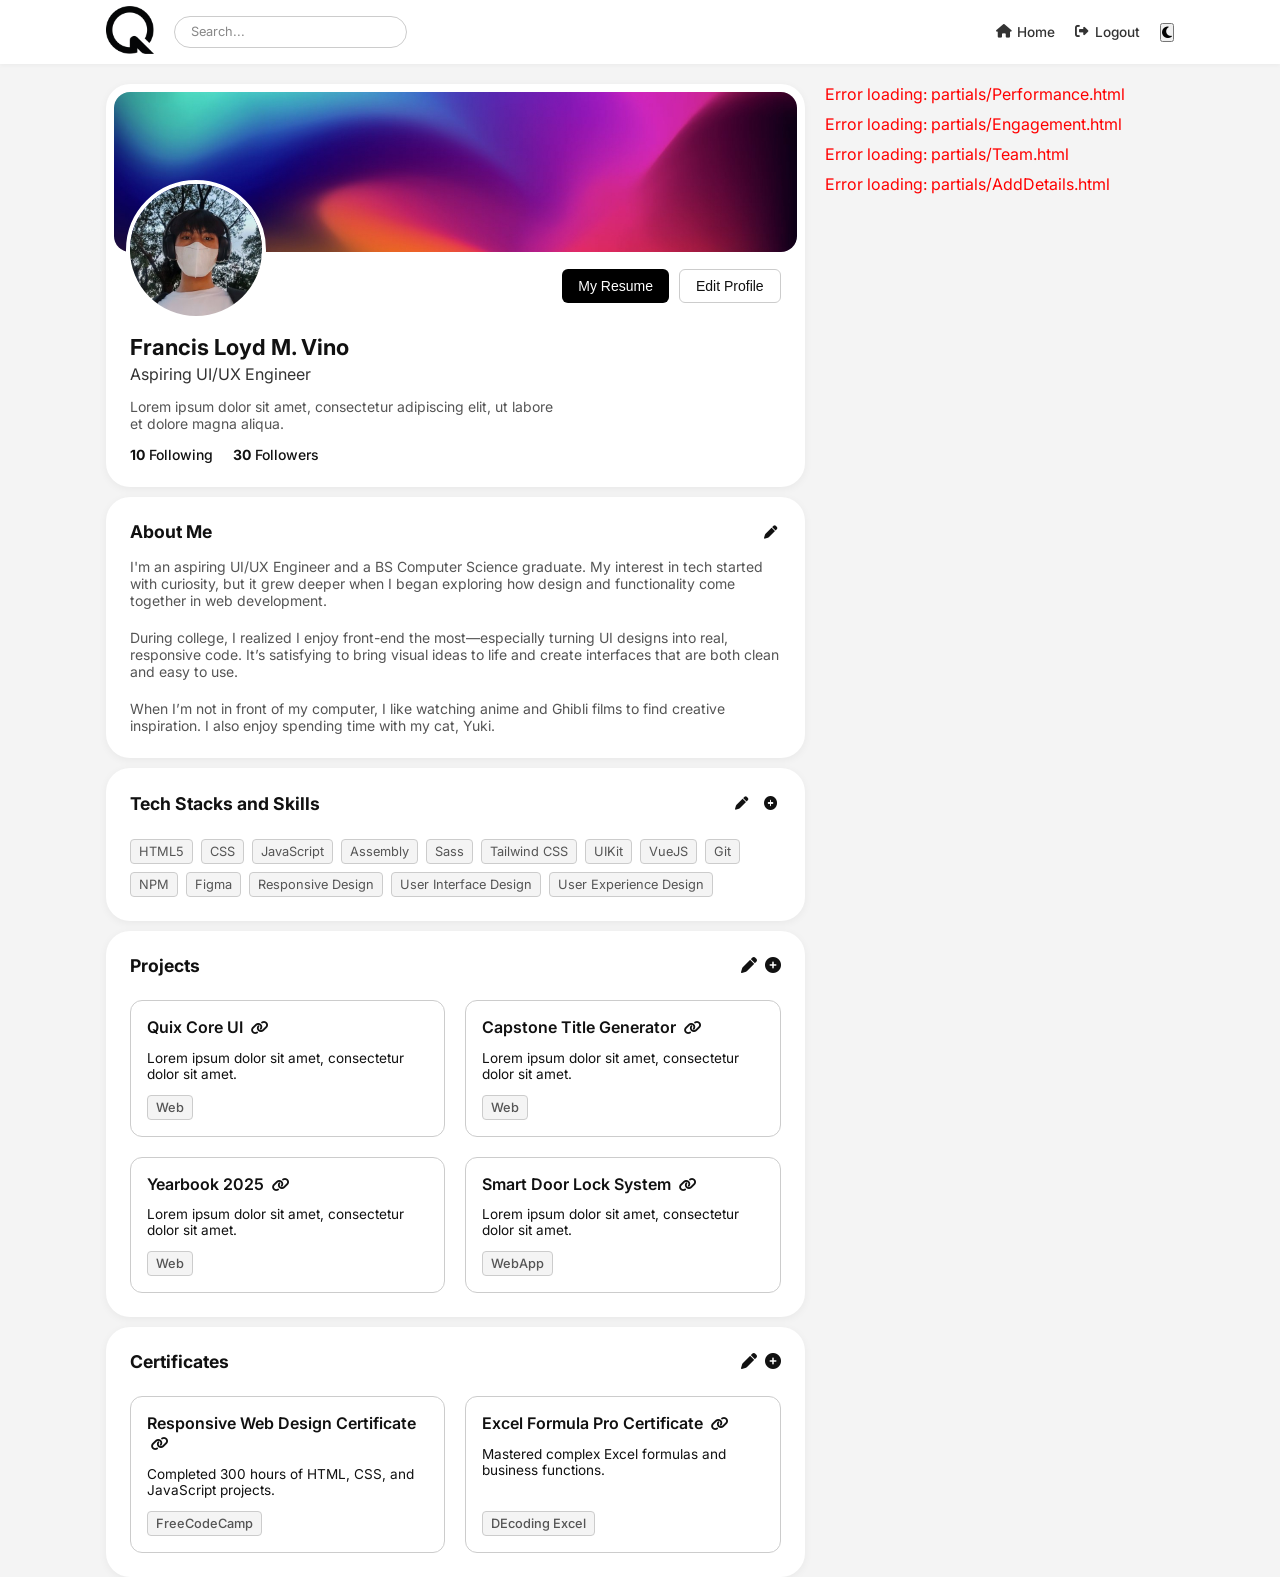
==== index.html @ 0b0faa91 "feat: complete projects and certificates sections" ====
<!DOCTYPE html>
<html lang="en">
<head>
    <meta charset="UTF-8">
    <meta name="viewport" content="width=device-width, initial-scale=1.0">
    <title>Profile</title>

    <link rel="stylesheet" href="css/style.css">
    <link href="https://fonts.googleapis.com/css2?family=Inter:wght@400;500;600;700&display=swap" rel="stylesheet">
    <link rel="stylesheet" href="https://cdnjs.cloudflare.com/ajax/libs/font-awesome/6.5.0/css/all.min.css">

</head>
<body>
    <header>
        <nav>
            <div class="navbar-container">
                <div class="navbar-left">
                    <a href="#" class="logo">
                        <img src="assets/images/qstrike-logo.png" alt="Qstrike Logo" />
                    </a>
                    <input type="text" placeholder="Search..." />
                </div>

                <div class="navbar-right">
                    <a href="#home" class="flex">
                        <i class="fas fa-house"></i>
                        Home
                    </a>
                    <a href="#logout" class="flex">
                        <i class="fas fa-right-from-bracket"></i>
                        Logout
                    </a>
                    <button id="darkModeToggle" class="dark-mode-btn">
                        <i class="fas fa-moon"></i>
                    </button>
                </div>
            </div>
        </nav>
    </header>
    
    <main class="main-container">
        <section class="left-parent">
            <section data-include="partials/profile.html" aria-label="Profile Section"></section>
            <section data-include="partials/about.html" aria-label="About Section"></section>
            <section data-include="partials/techstacks.html" aria-label="Tech Stacks Section"></section>
            <section data-include="partials/projects.html" aria-label="Projects Section"></section>
            <section data-include="partials/certification.html" aria-label="Certification Section"></section>
        </section>
        
        <aside class="right-parent">
            <section data-include="partials/Performance.html" aria-label="Profile Section">Right 1</section>
            <section data-include="partials/Engagement.html" aria-label="Profile Section">Right 2</section>
            <section data-include="partials/Team.html" aria-label="Profile Section">Right 3</section>
            <section data-include="partials/AddDetails.html" aria-label="Profile Section">Right 4</section>
        </aside>
    </main>

    <script src="scripts/include.js"></script>
    <script src="scripts/darkMode.js"></script>
</body>
</html>
---- css/style.css ----
@import url("variables.css");

/* darkmode */
@import url("../css/darkMode.css");

/* partials */
@import url("../css/partials/profile.css");
@import url("../css/partials/about.css");
@import url("../css/partials/techstacks.css");
@import url("../css/partials/projects.css");


/* nav and main structure format style */
* {
  margin: 0;
  padding: 0;
  box-sizing: border-box;
  transition: background-color 0.4s ease, color 0.4s ease;
}

body {
  font-family: 'Inter', sans-serif;
  color: var(--text-color);
  background-color: var(--bg-color);
  
}

/* navbar */
header {
  position: sticky;
  top: 0;
  z-index: 1000;
  background-color: var(--navbar-bg);
  box-shadow: 0 2px 4px rgba(0, 0, 0, 0.03);
}

nav {
  position: static;
  padding: 6px 0;
}

.navbar-container {
  display: flex;
  justify-content: space-between;
  align-items: center;
  max-width: 1100px;
  margin: 0 auto;
  padding: 0 var(--padding-md);
  gap: var(--gap);
}

.navbar-left {
  display: flex;
  align-items: center;
  gap: var(--gap);
}

.navbar-left img {
  max-height: 3rem;
  height: auto;
  width: auto;
}

.navbar-left input[type="text"] {
  padding: 0.3rem 1rem;
  border: 1px solid var(--border);
  border-radius: 999px;
  font-size: .8rem;
  font-family: 'Inter', sans-serif;
  height: 2rem;           
  line-height: 2rem;      
  box-sizing: border-box;   
}

.navbar-left input[type="text"]::placeholder {
  font-family: 'Inter', sans-serif;
  color: var(--input-placeholder);
  font-size: 0.8rem;
}


.navbar-right {
  display: flex;
  align-items: center;
  gap: var(--gap);
}

.navbar-right .flex {
  display: flex;
  align-items: center;
  gap: 0.375rem;
  text-decoration: none;
  color: var(--text-color-muted);
  font-weight: 500;
  font-size: .85rem;
}

/* .navbar-right i {
  font-size: .85rem;
  line-height: 1;
  color: var(--text-color-muted);
} */

.navbar-right .flex:hover {
  color: var(--link-hover);
}

/* main layout */
main.main-container {
  display: grid;
  grid-template-columns: 2fr 1fr;
  gap: var(--gap);
  max-width: 1100px;
  margin: 1.25rem auto 0 auto;
  width: 100%;
  padding: 0 var(--padding-md);
}

.left-parent,
.right-parent {
  display: flex;
  flex-direction: column;
  gap: 0.625rem;
}

/* responsive */
@media (max-width: 768px) {
  .navbar-left input[type="text"] {
    display: none;
  }

  main.main-container {
    grid-template-columns: 1fr;
  }
}
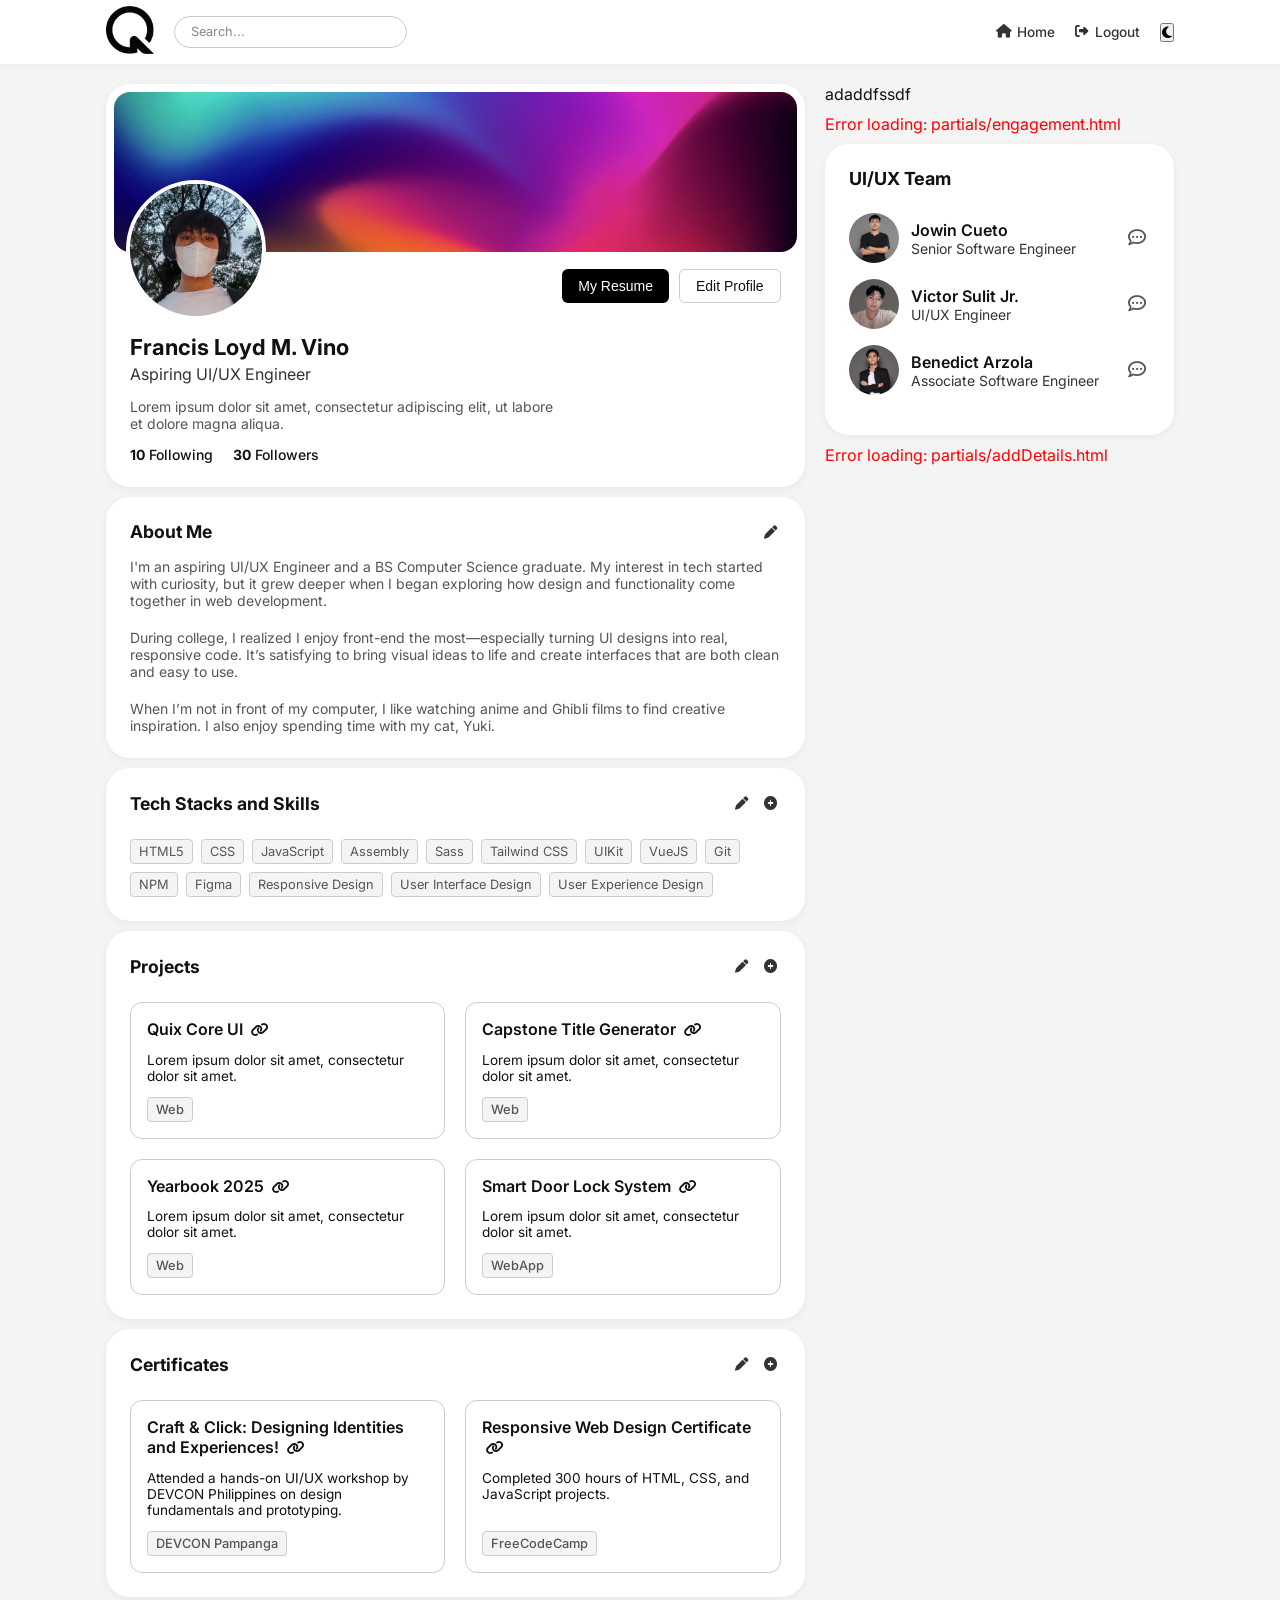
==== commit a7e6d6bb: "feat: complete UI/UX Team section and responsiveness" ====
--- a/index.html
+++ b/index.html
@@ -48,10 +48,10 @@
         </section>
         
         <aside class="right-parent">
-            <section data-include="partials/Performance.html" aria-label="Profile Section">Right 1</section>
-            <section data-include="partials/Engagement.html" aria-label="Profile Section">Right 2</section>
-            <section data-include="partials/Team.html" aria-label="Profile Section">Right 3</section>
-            <section data-include="partials/AddDetails.html" aria-label="Profile Section">Right 4</section>
+            <section data-include="partials/performance.html" aria-label="Profile Section">Right 1</section>
+            <section data-include="partials/engagement.html" aria-label="Profile Section">Right 2</section>
+            <section data-include="partials/team.html" aria-label="Profile Section">Right 3</section>
+            <section data-include="partials/addDetails.html" aria-label="Profile Section">Right 4</section>
         </aside>
     </main>
 
--- a/css/style.css
+++ b/css/style.css
@@ -8,6 +8,7 @@
 @import url("../css/partials/about.css");
 @import url("../css/partials/techstacks.css");
 @import url("../css/partials/projects.css");
+@import url("../css/partials/team.css");
 
 
 /* nav and main structure format style */
@@ -114,6 +115,7 @@
   margin: 1.25rem auto 0 auto;
   width: 100%;
   padding: 0 var(--padding-md);
+  padding-bottom: 30px;
 }
 
 .left-parent,
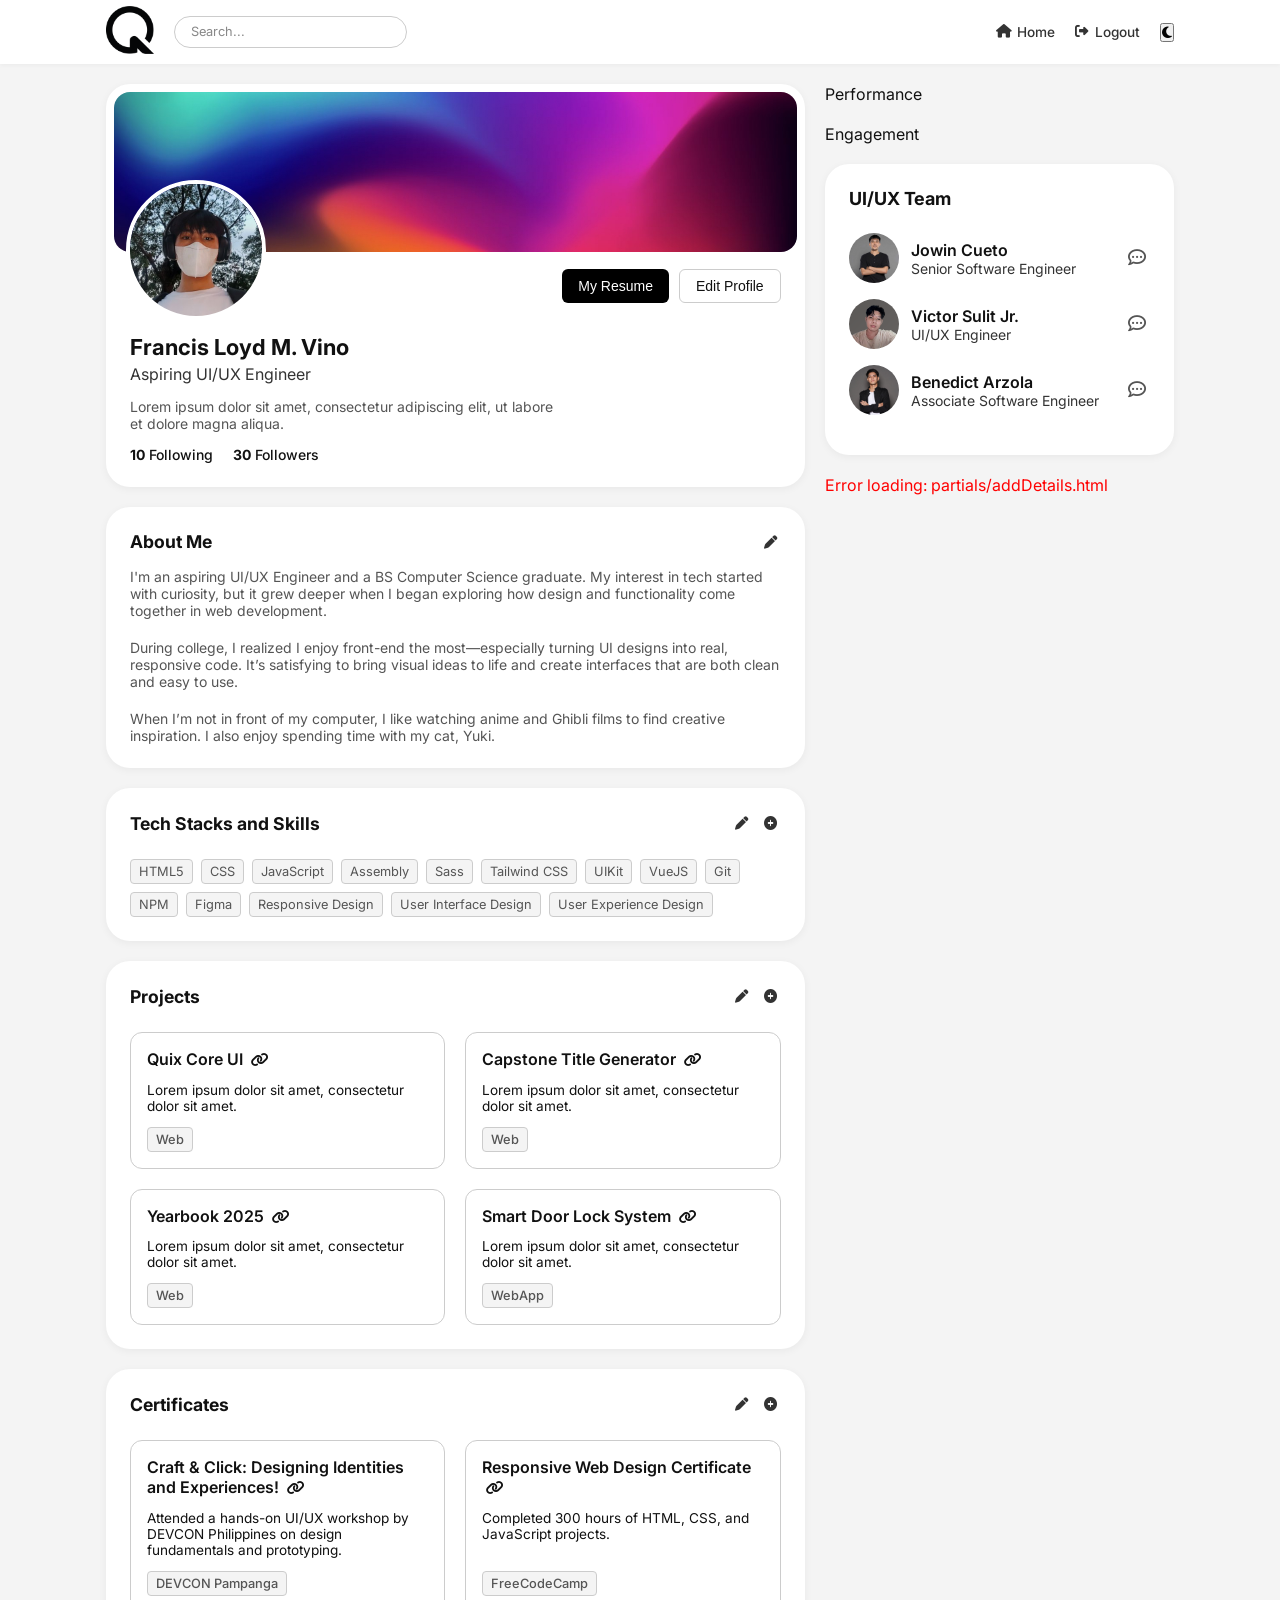
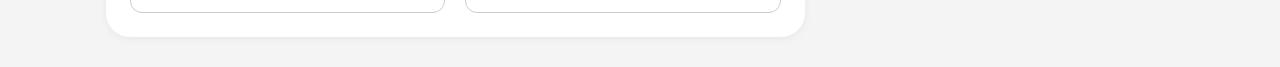
==== commit 70227229: "fix: logo to change on dark mode" ====
--- a/index.html
+++ b/index.html
@@ -15,8 +15,9 @@
         <nav>
             <div class="navbar-container">
                 <div class="navbar-left">
-                    <a href="#" class="logo">
-                        <img src="assets/images/qstrike-logo.png" alt="Qstrike Logo" />
+                    <a href="#" class="logo-link">
+                        <img src="./assets/images/qstrike-logo.png" alt="Qstrike Logo Light" class="logo logo-light" />
+                        <img src="./assets/images/Qstrike logo dark.png" alt="Qstrike Logo Dark" class="logo logo-dark" />
                     </a>
                     <input type="text" placeholder="Search..." />
                 </div>
--- a/css/style.css
+++ b/css/style.css
@@ -62,6 +62,10 @@
   width: auto;
 }
 
+.logo-dark {
+  display: none;
+}
+
 .navbar-left input[type="text"] {
   padding: 0.3rem 1rem;
   border: 1px solid var(--border);
@@ -122,7 +126,7 @@
 .right-parent {
   display: flex;
   flex-direction: column;
-  gap: 0.625rem;
+  gap: var(--gap);
 }
 
 /* responsive */
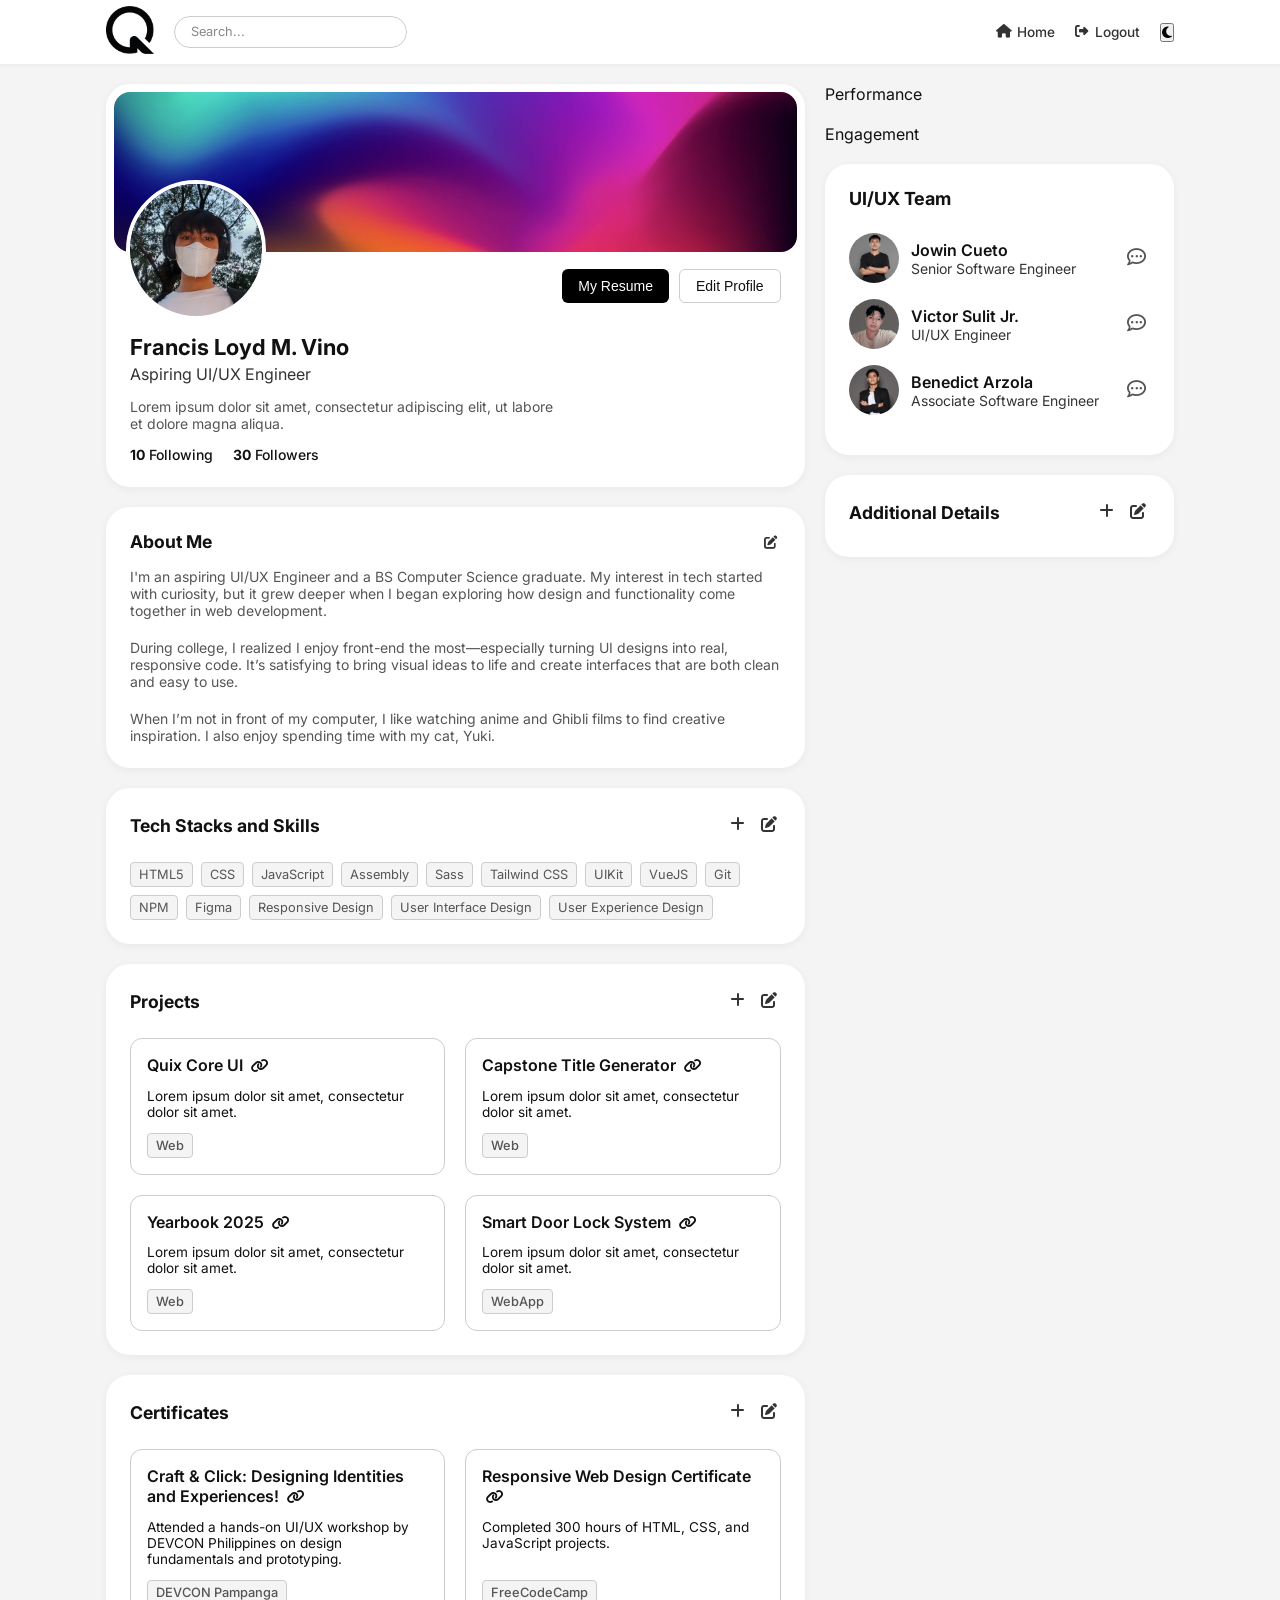
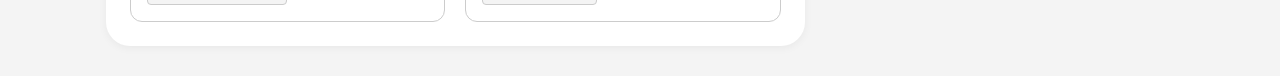
==== commit 24e41882: "refactor: change action buttons with new icons" ====
--- a/index.html
+++ b/index.html
@@ -7,7 +7,11 @@
 
     <link rel="stylesheet" href="css/style.css">
     <link href="https://fonts.googleapis.com/css2?family=Inter:wght@400;500;600;700&display=swap" rel="stylesheet">
-    <link rel="stylesheet" href="https://cdnjs.cloudflare.com/ajax/libs/font-awesome/6.5.0/css/all.min.css">
+    <link
+        rel="stylesheet"
+        href="https://cdnjs.cloudflare.com/ajax/libs/font-awesome/6.5.0/css/all.min.css"
+    />
+
 
 </head>
 <body>
--- a/css/style.css
+++ b/css/style.css
@@ -9,6 +9,7 @@
 @import url("../css/partials/techstacks.css");
 @import url("../css/partials/projects.css");
 @import url("../css/partials/team.css");
+@import url("../css/partials/addDetails.css");
 
 
 /* nav and main structure format style */
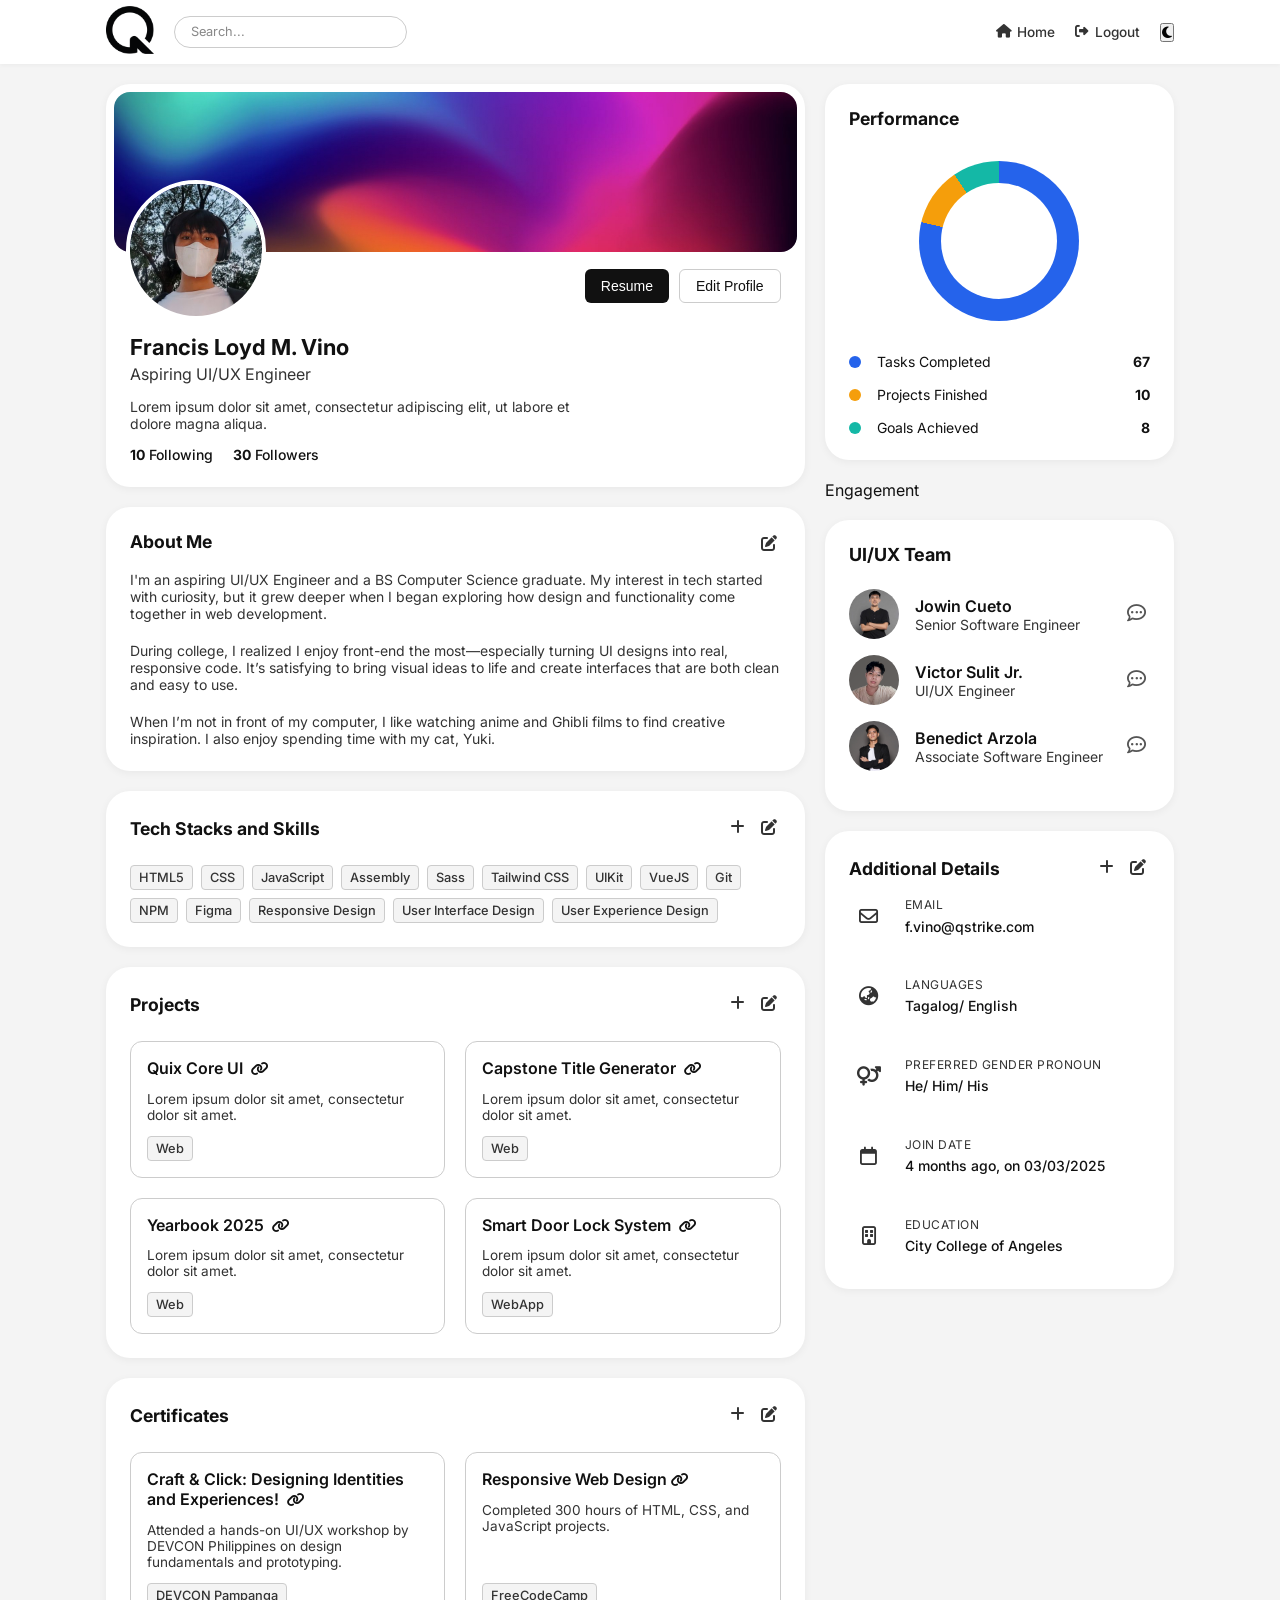
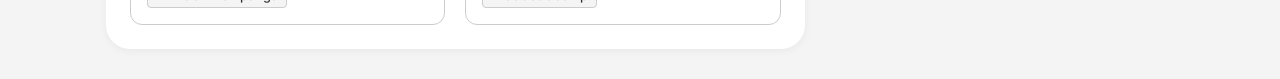
==== commit 8cc43a70: "feat: complete performance section and responsiveness" ====
--- a/index.html
+++ b/index.html
@@ -53,15 +53,16 @@
         </section>
         
         <aside class="right-parent">
-            <section data-include="partials/performance.html" aria-label="Profile Section">Right 1</section>
-            <section data-include="partials/engagement.html" aria-label="Profile Section">Right 2</section>
-            <section data-include="partials/team.html" aria-label="Profile Section">Right 3</section>
-            <section data-include="partials/addDetails.html" aria-label="Profile Section">Right 4</section>
+            <section data-include="partials/performance.html" aria-label="Profile Section"></section>
+            <section data-include="partials/engagement.html" aria-label="Profile Section"></section>
+            <section data-include="partials/team.html" aria-label="Profile Section"></section>
+            <section data-include="partials/addDetails.html" aria-label="Profile Section"></section>
         </aside>
     </main>
 
     <script src="scripts/include.js"></script>
     <script src="scripts/darkMode.js"></script>
+    <script src="scripts/normalize.js"></script>
 </body>
 </html>
 
--- a/css/style.css
+++ b/css/style.css
@@ -10,21 +10,32 @@
 @import url("../css/partials/projects.css");
 @import url("../css/partials/team.css");
 @import url("../css/partials/addDetails.css");
+@import url("../css/partials/performance.css");
 
+/* animation for card entrance */
+@keyframes slideUp {
+  from {
+    opacity: 0;
+    transform: translateY(20px);
+  }
+  to {
+    opacity: 1;
+    transform: translateY(0);
+  }
+}
 
 /* nav and main structure format style */
 * {
   margin: 0;
   padding: 0;
   box-sizing: border-box;
-  transition: background-color 0.4s ease, color 0.4s ease;
+  transition: background-color 0.3s ease, color 0.3s ease;
 }
 
 body {
-  font-family: 'Inter', sans-serif;
+  font-family: "Inter", sans-serif;
   color: var(--text-color);
   background-color: var(--bg-color);
-  
 }
 
 /* navbar */
@@ -71,19 +82,18 @@
   padding: 0.3rem 1rem;
   border: 1px solid var(--border);
   border-radius: 999px;
-  font-size: .8rem;
-  font-family: 'Inter', sans-serif;
-  height: 2rem;           
-  line-height: 2rem;      
-  box-sizing: border-box;   
+  font-size: 0.8rem;
+  font-family: "Inter", sans-serif;
+  height: 2rem;
+  line-height: 2rem;
+  box-sizing: border-box;
 }
 
 .navbar-left input[type="text"]::placeholder {
-  font-family: 'Inter', sans-serif;
+  font-family: "Inter", sans-serif;
   color: var(--input-placeholder);
   font-size: 0.8rem;
 }
-
 
 .navbar-right {
   display: flex;
@@ -98,7 +108,7 @@
   text-decoration: none;
   color: var(--text-color-muted);
   font-weight: 500;
-  font-size: .85rem;
+  font-size: 0.85rem;
 }
 
 /* .navbar-right i {
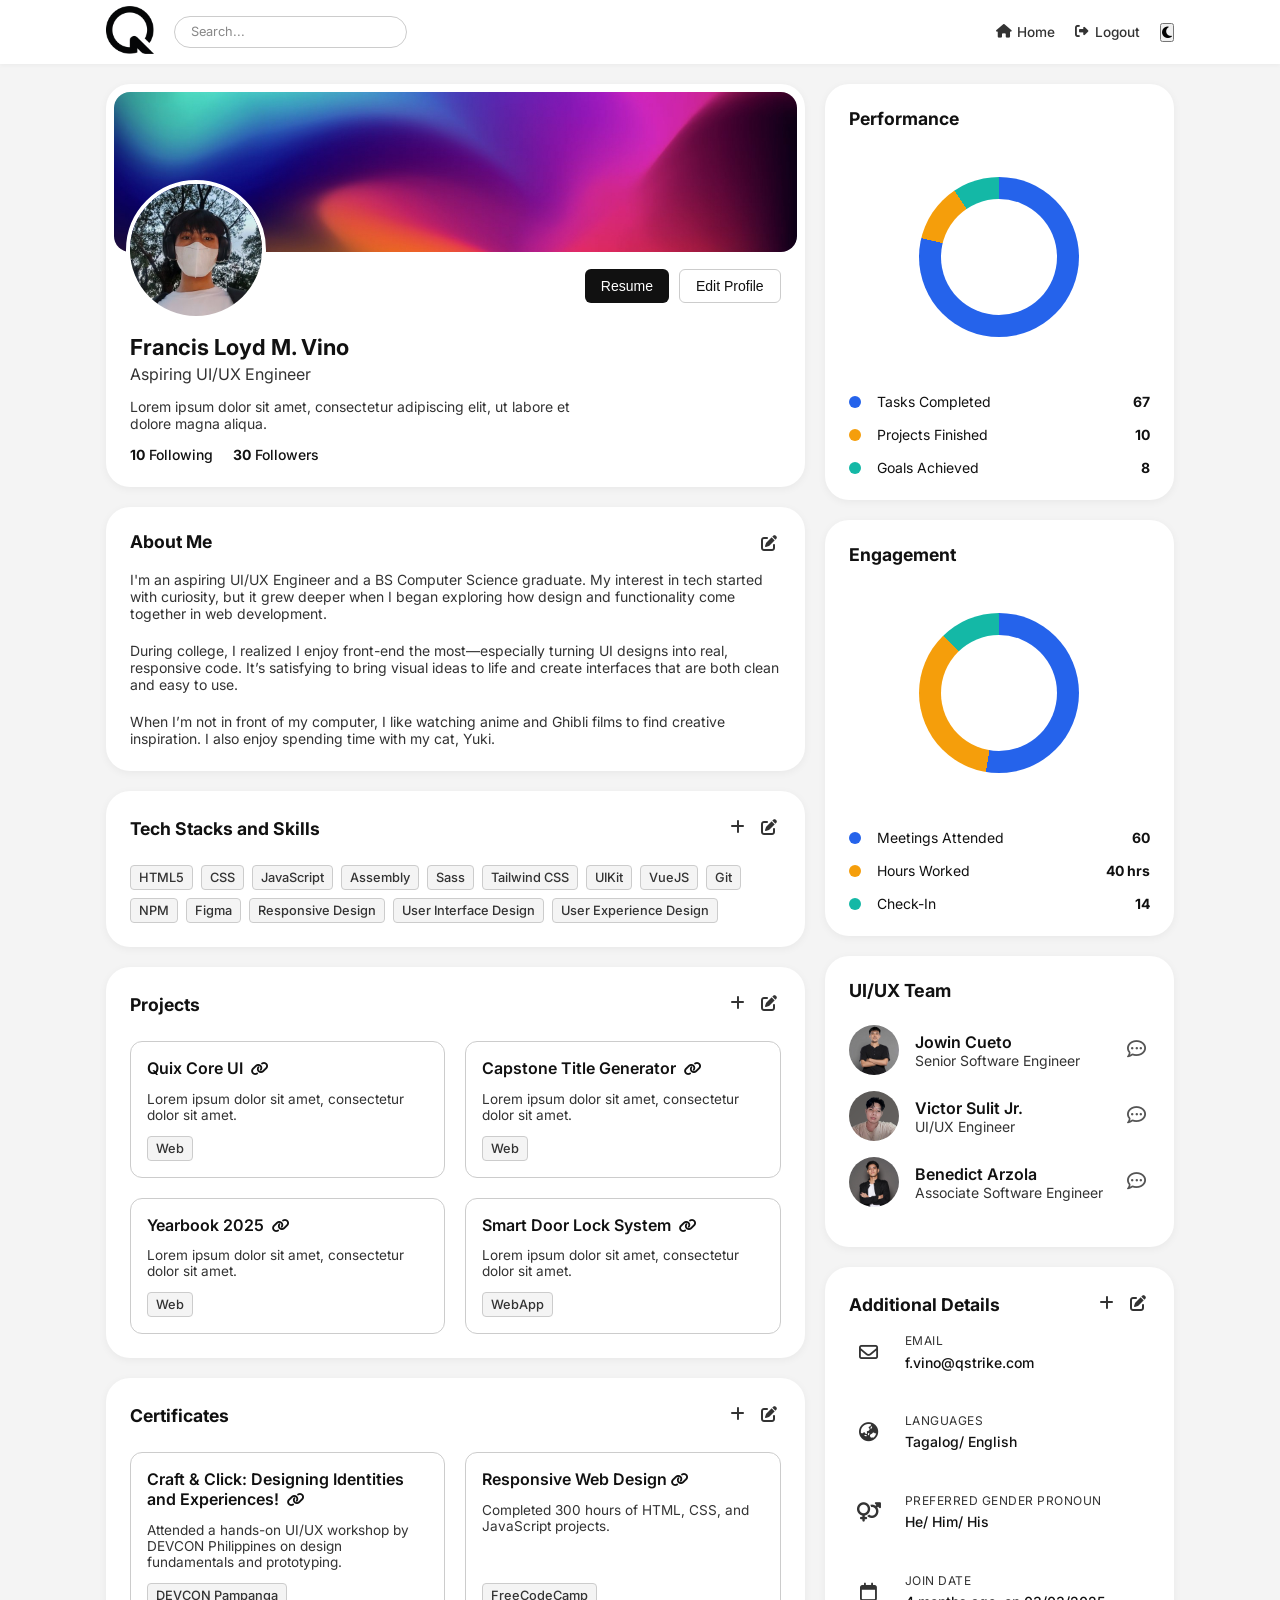
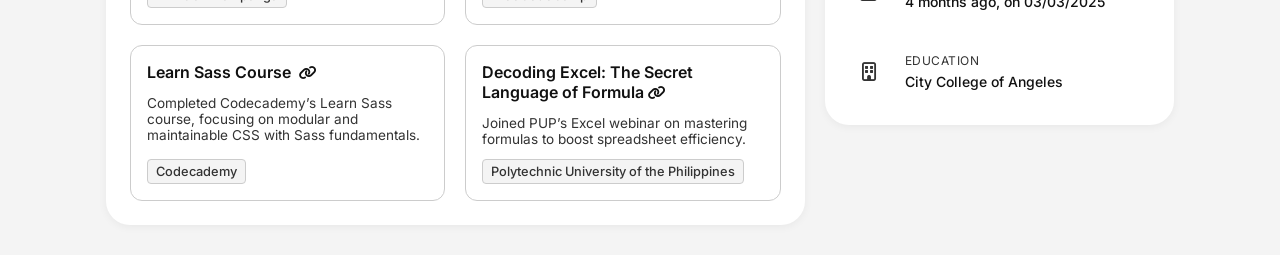
==== commit da06788b: "feat: complete engagement section and responsiveness | refactor code structure" ====
--- a/index.html
+++ b/index.html
@@ -1,68 +1,103 @@
 <!DOCTYPE html>
 <html lang="en">
-<head>
-    <meta charset="UTF-8">
-    <meta name="viewport" content="width=device-width, initial-scale=1.0">
+  <head>
+    <meta charset="UTF-8" />
+    <meta name="viewport" content="width=device-width, initial-scale=1.0" />
     <title>Profile</title>
 
-    <link rel="stylesheet" href="css/style.css">
-    <link href="https://fonts.googleapis.com/css2?family=Inter:wght@400;500;600;700&display=swap" rel="stylesheet">
+    <link rel="stylesheet" href="css/style.css" />
     <link
-        rel="stylesheet"
-        href="https://cdnjs.cloudflare.com/ajax/libs/font-awesome/6.5.0/css/all.min.css"
+      href="https://fonts.googleapis.com/css2?family=Inter:wght@400;500;600;700&display=swap"
+      rel="stylesheet"
     />
+    <link
+      rel="stylesheet"
+      href="https://cdnjs.cloudflare.com/ajax/libs/font-awesome/6.5.0/css/all.min.css"
+    />
+  </head>
+  <body>
+    <header>
+      <nav>
+        <div class="navbar-container">
+          <div class="navbar-left">
+            <a href="#" class="logo-link">
+              <img
+                src="./assets/images/qstrike-logo.png"
+                alt="Qstrike Logo Light"
+                class="logo logo-light"
+              />
+              <img
+                src="./assets/images/Qstrike logo dark.png"
+                alt="Qstrike Logo Dark"
+                class="logo logo-dark"
+              />
+            </a>
+            <input type="text" placeholder="Search..." />
+          </div>
 
+          <div class="navbar-right">
+            <a href="#home" class="flex">
+              <i class="fas fa-house"></i>
+              Home
+            </a>
+            <a href="#logout" class="flex">
+              <i class="fas fa-right-from-bracket"></i>
+              Logout
+            </a>
+            <button id="darkModeToggle" class="dark-mode-btn">
+              <i class="fas fa-moon"></i>
+            </button>
+          </div>
+        </div>
+      </nav>
+    </header>
 
-</head>
-<body>
-    <header>
-        <nav>
-            <div class="navbar-container">
-                <div class="navbar-left">
-                    <a href="#" class="logo-link">
-                        <img src="./assets/images/qstrike-logo.png" alt="Qstrike Logo Light" class="logo logo-light" />
-                        <img src="./assets/images/Qstrike logo dark.png" alt="Qstrike Logo Dark" class="logo logo-dark" />
-                    </a>
-                    <input type="text" placeholder="Search..." />
-                </div>
+    <main class="main-container">
+      <section class="left-parent">
+        <section
+          data-include="partials/profile.html"
+          aria-label="Profile Section"
+        ></section>
+        <section
+          data-include="partials/about.html"
+          aria-label="About Section"
+        ></section>
+        <section
+          data-include="partials/techstacks.html"
+          aria-label="Tech Stacks Section"
+        ></section>
+        <section
+          data-include="partials/projects.html"
+          aria-label="Projects Section"
+        ></section>
+        <section
+          data-include="partials/certification.html"
+          aria-label="Certification Section"
+        ></section>
+      </section>
 
-                <div class="navbar-right">
-                    <a href="#home" class="flex">
-                        <i class="fas fa-house"></i>
-                        Home
-                    </a>
-                    <a href="#logout" class="flex">
-                        <i class="fas fa-right-from-bracket"></i>
-                        Logout
-                    </a>
-                    <button id="darkModeToggle" class="dark-mode-btn">
-                        <i class="fas fa-moon"></i>
-                    </button>
-                </div>
-            </div>
-        </nav>
-    </header>
-    
-    <main class="main-container">
-        <section class="left-parent">
-            <section data-include="partials/profile.html" aria-label="Profile Section"></section>
-            <section data-include="partials/about.html" aria-label="About Section"></section>
-            <section data-include="partials/techstacks.html" aria-label="Tech Stacks Section"></section>
-            <section data-include="partials/projects.html" aria-label="Projects Section"></section>
-            <section data-include="partials/certification.html" aria-label="Certification Section"></section>
-        </section>
-        
-        <aside class="right-parent">
-            <section data-include="partials/performance.html" aria-label="Profile Section"></section>
-            <section data-include="partials/engagement.html" aria-label="Profile Section"></section>
-            <section data-include="partials/team.html" aria-label="Profile Section"></section>
-            <section data-include="partials/addDetails.html" aria-label="Profile Section"></section>
-        </aside>
+      <aside class="right-parent">
+        <section
+          data-include="partials/performance.html"
+          aria-label="Profile Section"
+        ></section>
+        <section
+          data-include="partials/engagement.html"
+          aria-label="Profile Section"
+        ></section>
+        <section
+          data-include="partials/team.html"
+          aria-label="Profile Section"
+        ></section>
+        <section
+          data-include="partials/addDetails.html"
+          aria-label="Profile Section"
+        ></section>
+      </aside>
     </main>
 
     <script src="scripts/include.js"></script>
     <script src="scripts/darkMode.js"></script>
     <script src="scripts/normalize.js"></script>
-</body>
+  </body>
 </html>
-
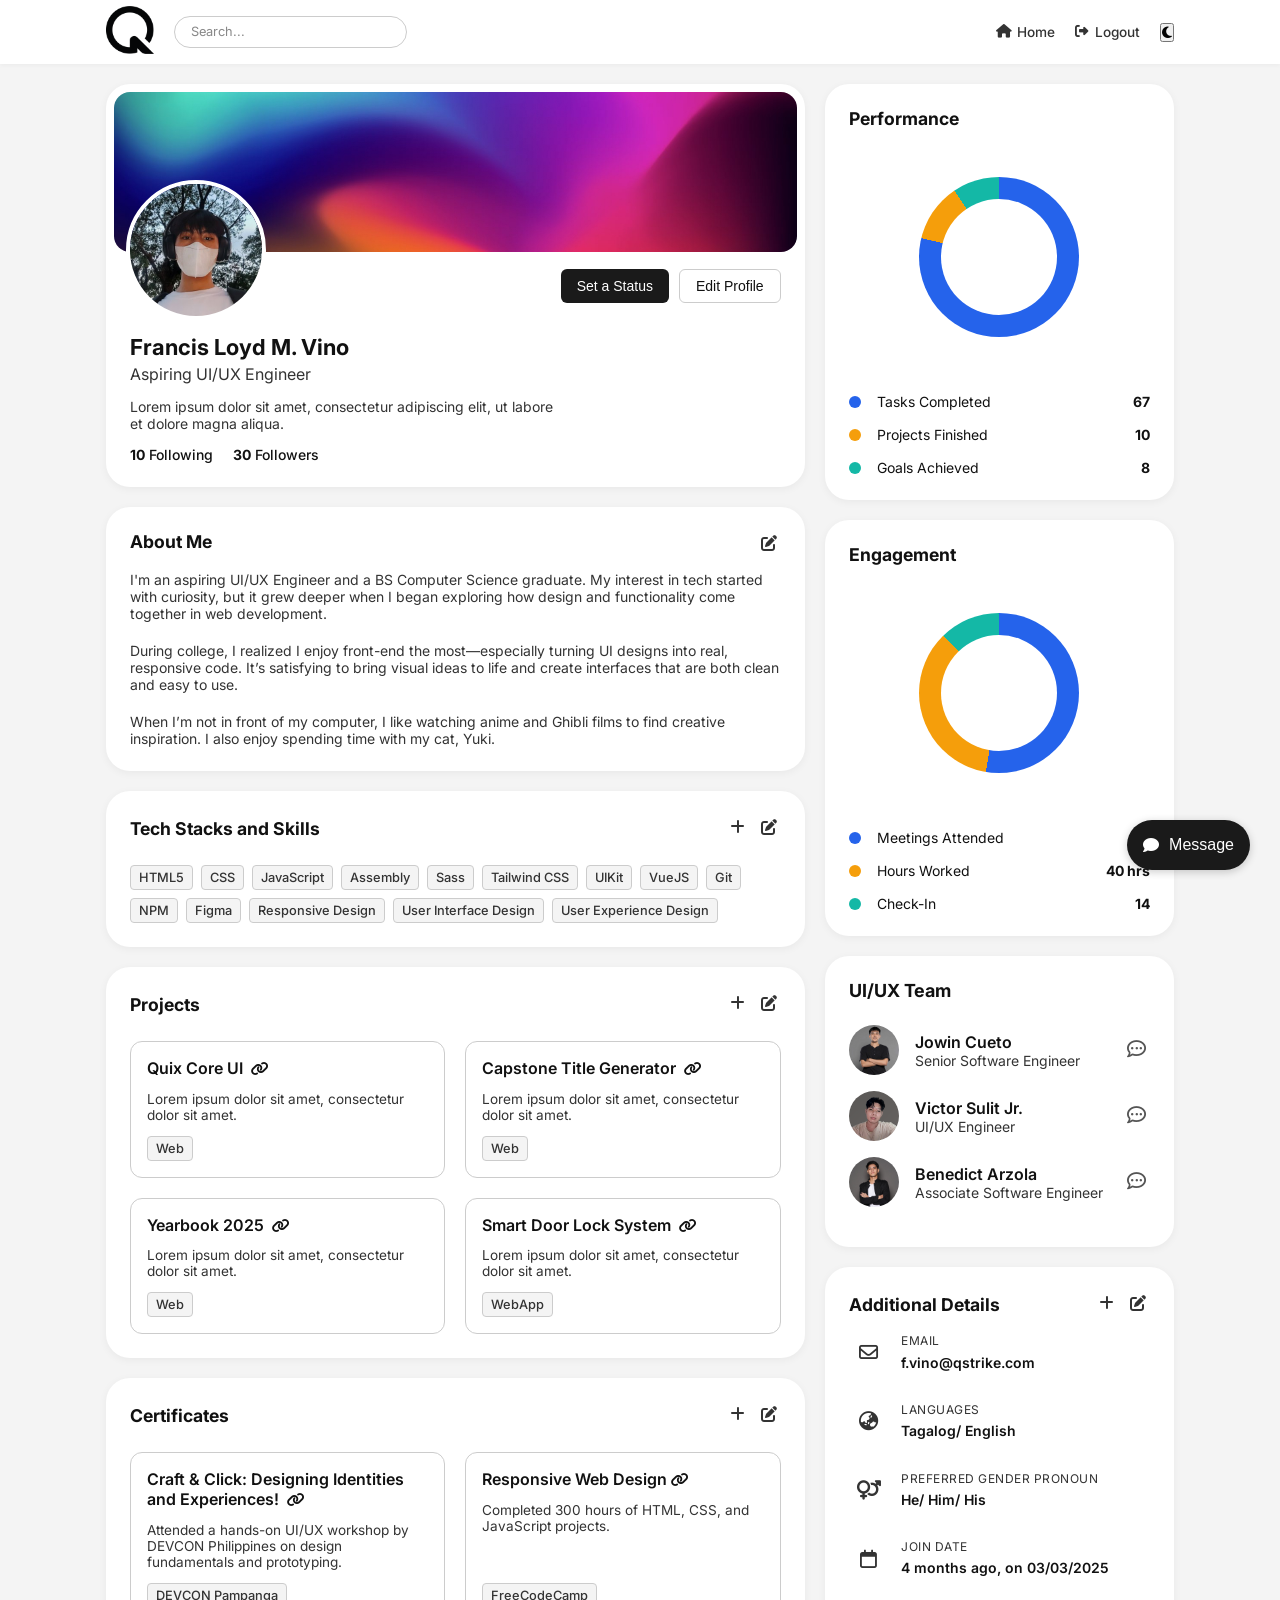
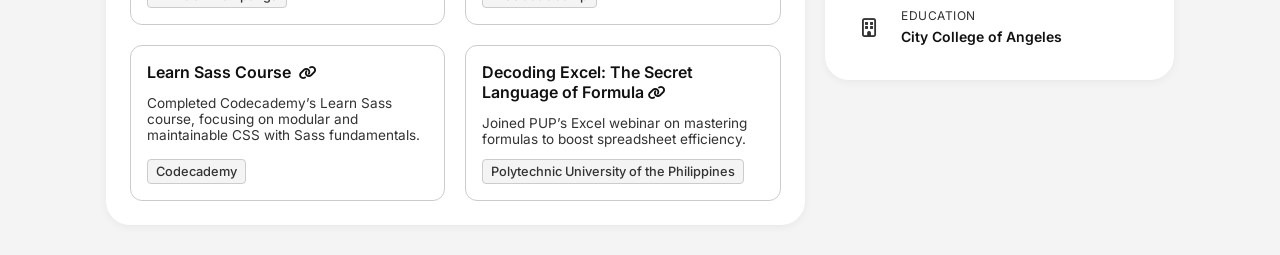
==== commit e7f80f14: "feat: add message buttom fixed at bottom-right of windows viewport" ====
--- a/index.html
+++ b/index.html
@@ -96,6 +96,13 @@
       </aside>
     </main>
 
+    <button class="btn black msg-btn">
+      <i class="fas fa-comment"></i>
+      <span class="btn-text">Message</span>
+    </button>
+
+
+
     <script src="scripts/include.js"></script>
     <script src="scripts/darkMode.js"></script>
     <script src="scripts/normalize.js"></script>
--- a/css/style.css
+++ b/css/style.css
@@ -133,6 +133,22 @@
   padding-bottom: 30px;
 }
 
+.msg-btn {
+  position: fixed;
+  right: 30px;
+  bottom: 30px;
+  cursor: pointer;
+  border-radius: 9999px; /* pill shape */
+  z-index: 9999;
+  font-size: 1rem;
+  box-shadow: 0 2px 8px rgba(0, 0, 0, 0.2);
+  transition: background-color 0.3s ease;
+  display: flex;
+  align-items: center;
+  gap: 0.6rem;
+  padding: 1rem;
+}
+
 .left-parent,
 .right-parent {
   display: flex;
@@ -150,3 +166,19 @@
     grid-template-columns: 1fr;
   }
 }
+
+@media (max-width: 430px) {
+  .msg-btn {
+    padding: 1.25rem;
+    justify-content: center;
+  }
+  
+  .msg-btn i {
+    font-size: 1.25rem;
+  }
+
+  .msg-btn .btn-text {
+    display: none;
+  }
+
+}
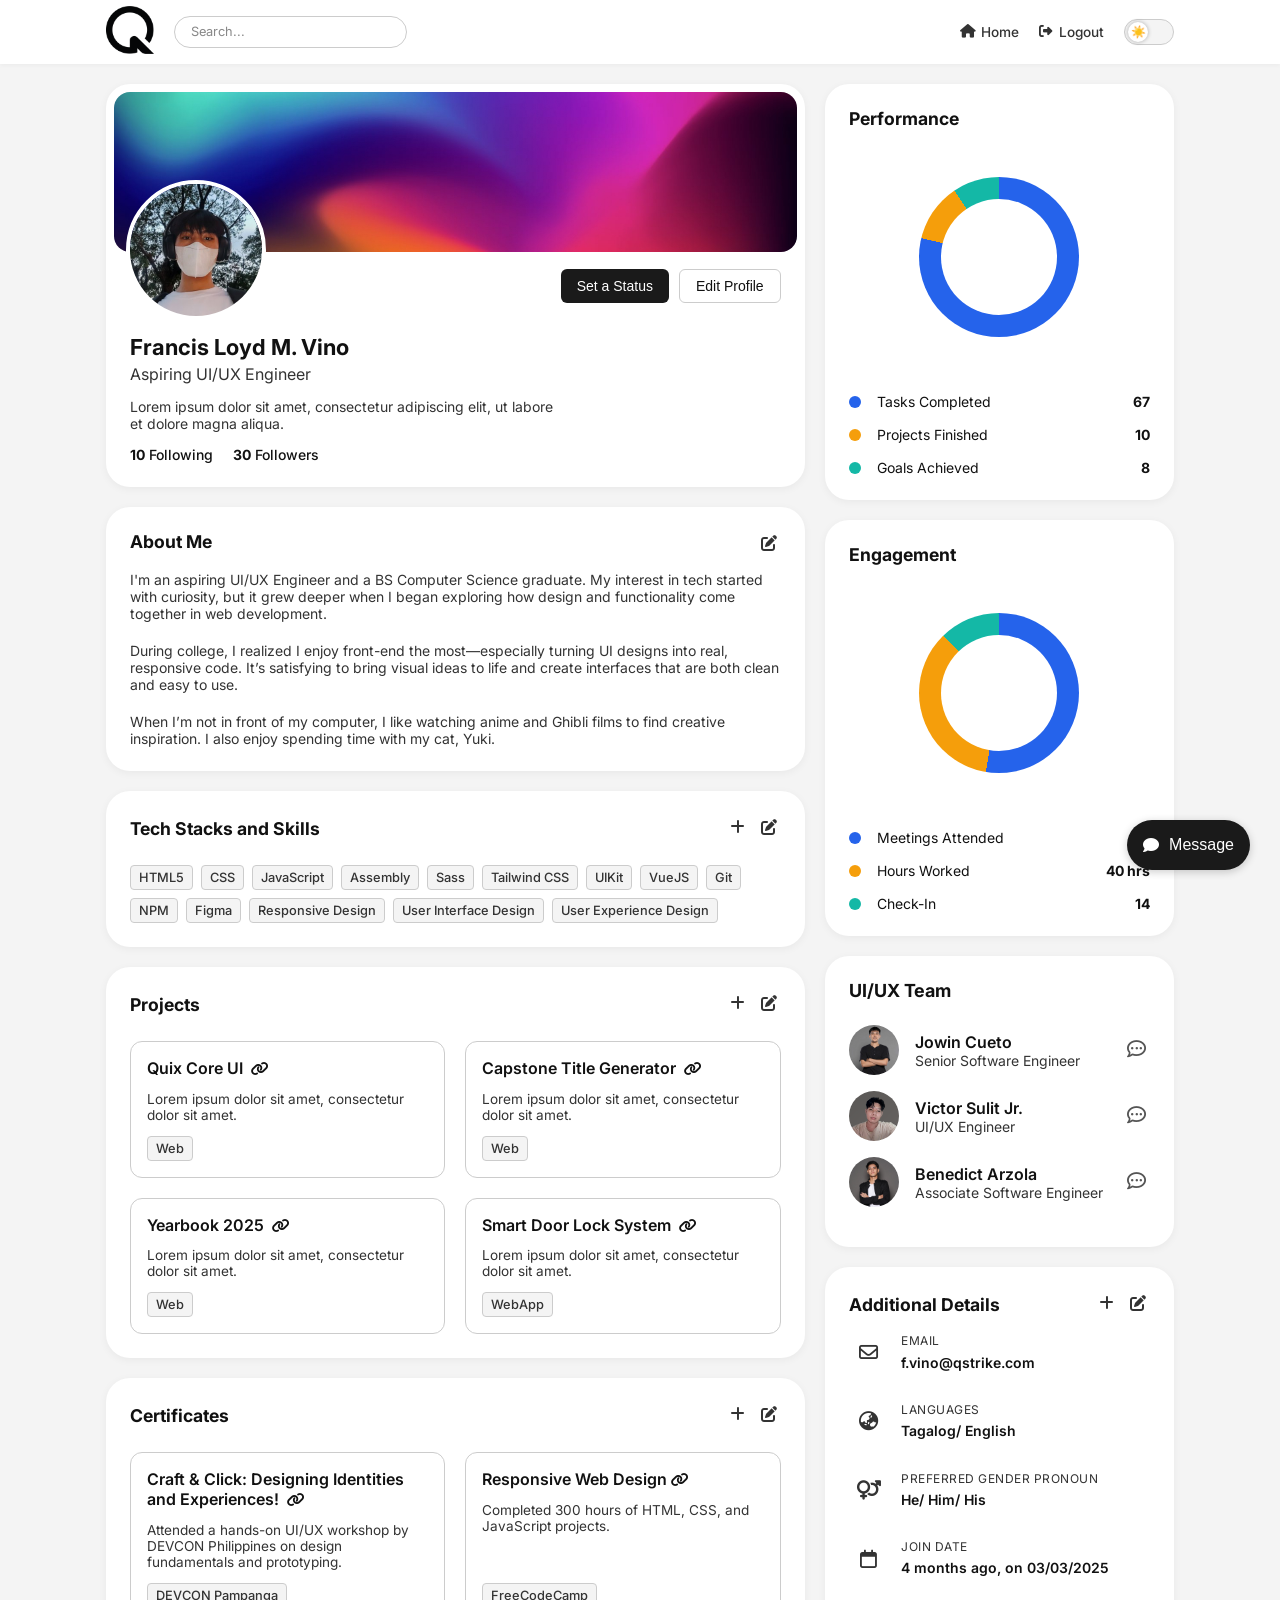
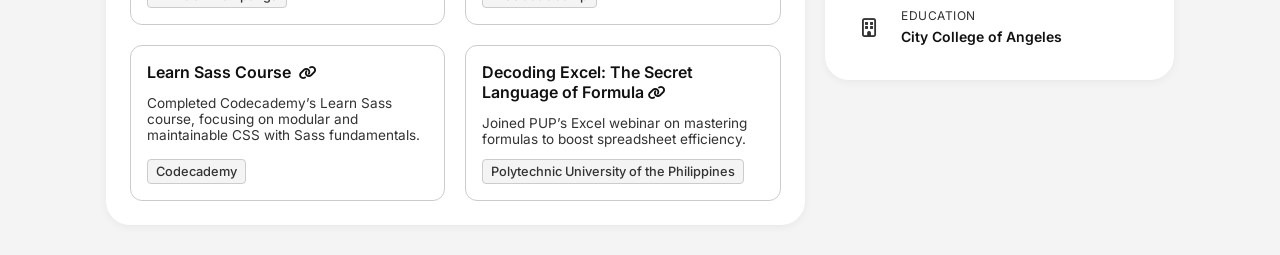
==== commit 0b4342ac: "refator: dark mode button code + style" ====
--- a/index.html
+++ b/index.html
@@ -44,9 +44,8 @@
               <i class="fas fa-right-from-bracket"></i>
               Logout
             </a>
-            <button id="darkModeToggle" class="dark-mode-btn">
-              <i class="fas fa-moon"></i>
-            </button>
+            <button id="darkModeToggle" class="dark-mode-btn" aria-label="Toggle Dark Mode"></button>
+
           </div>
         </div>
       </nav>
@@ -101,8 +100,6 @@
       <span class="btn-text">Message</span>
     </button>
 
-
-
     <script src="scripts/include.js"></script>
     <script src="scripts/darkMode.js"></script>
     <script src="scripts/normalize.js"></script>
